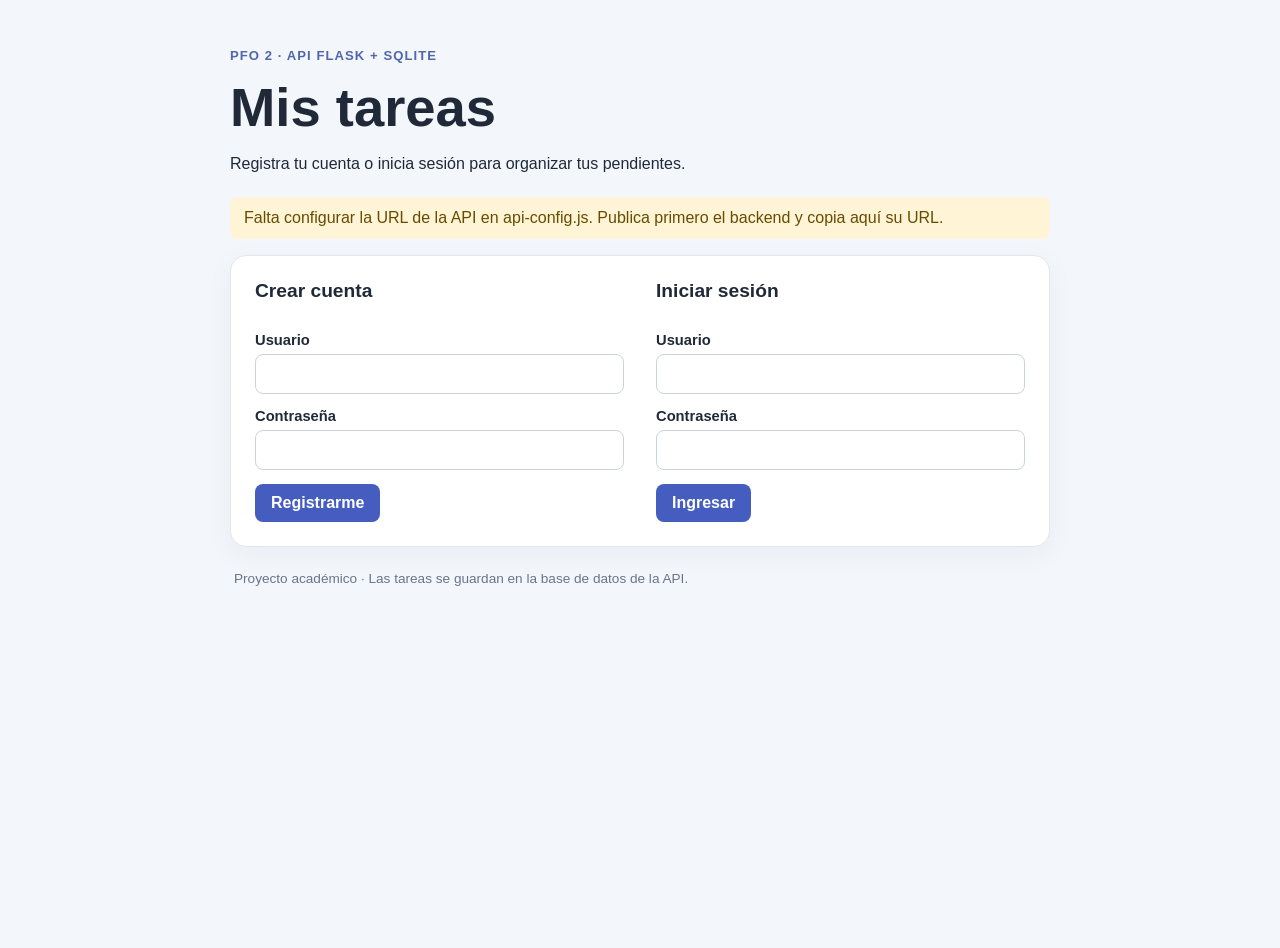
==== index.html @ f422e5ca "Agregar interfaz para GitHub Pages" ====
<!doctype html>
<html lang="es">
<head>
  <meta charset="utf-8">
  <meta name="viewport" content="width=device-width, initial-scale=1">
  <meta name="description" content="Sistema de gestión de tareas del PFO 2">
  <title>Gestión de tareas | PFO 2</title>
  <link rel="stylesheet" href="styles.css">
  <script src="api-config.js"></script>
  <script src="app.js" defer></script>
</head>
<body>
  <main class="contenedor">
    <header class="encabezado">
      <p class="sobrelinea">PFO 2 · API Flask + SQLite</p>
      <h1>Mis tareas</h1>
      <p>Registra tu cuenta o inicia sesión para organizar tus pendientes.</p>
    </header>

    <p id="estado-api" class="aviso" role="status"></p>
    <p id="mensaje" class="mensaje" role="status" aria-live="polite"></p>

    <section id="acceso" class="panel acceso">
      <form id="form-registro" class="formulario">
        <h2>Crear cuenta</h2>
        <label>Usuario<input name="usuario" required autocomplete="username"></label>
        <label>Contraseña<input name="contraseña" type="password" required minlength="4" autocomplete="new-password"></label>
        <button type="submit">Registrarme</button>
      </form>
      <form id="form-login" class="formulario">
        <h2>Iniciar sesión</h2>
        <label>Usuario<input name="usuario" required autocomplete="username"></label>
        <label>Contraseña<input name="contraseña" type="password" required autocomplete="current-password"></label>
        <button type="submit">Ingresar</button>
      </form>
    </section>

    <section id="area-tareas" class="panel" hidden>
      <div class="barra-usuario">
        <p>Sesión de <strong id="nombre-usuario"></strong></p>
        <button id="boton-salir" class="secundario" type="button">Cerrar sesión</button>
      </div>
      <form id="form-tarea" class="formulario tarea-nueva">
        <h2>Nueva tarea</h2>
        <label>Título<input name="titulo" required maxlength="160"></label>
        <label>Descripción<textarea name="descripcion" rows="3"></textarea></label>
        <button type="submit">Agregar tarea</button>
      </form>
      <h2>Listado</h2>
      <ul id="lista-tareas" class="lista-tareas"></ul>
    </section>

    <footer>Proyecto académico · Las tareas se guardan en la base de datos de la API.</footer>
  </main>
</body>
</html>
---- styles.css ----
:root {
  color-scheme: light;
  font-family: -apple-system, BlinkMacSystemFont, "Segoe UI", sans-serif;
  color: #202938;
  background: #f3f6fb;
}

* { box-sizing: border-box; }
body { margin: 0; min-height: 100vh; }
.contenedor { width: min(820px, calc(100% - 32px)); margin: 48px auto; }
.encabezado { margin-bottom: 24px; }
.sobrelinea { color: #5266aa; font-size: .82rem; font-weight: 700; letter-spacing: .08em; text-transform: uppercase; }
h1 { margin: 8px 0; font-size: clamp(2.2rem, 8vw, 3.4rem); }
h2 { margin: 0 0 16px; font-size: 1.2rem; }
.panel { padding: 24px; border: 1px solid #e1e6ef; border-radius: 16px; background: white; box-shadow: 0 8px 28px #293b5b0c; }
.acceso { display: grid; grid-template-columns: repeat(2, minmax(0, 1fr)); gap: 32px; }
.formulario { display: grid; gap: 14px; align-content: start; }
label { display: grid; gap: 6px; font-size: .92rem; font-weight: 600; }
input, textarea { width: 100%; padding: 11px 12px; border: 1px solid #cbd3e1; border-radius: 8px; font: inherit; }
input:focus, textarea:focus { outline: 2px solid #7186dc; border-color: transparent; }
button { justify-self: start; padding: 10px 16px; border: 0; border-radius: 8px; background: #465dc0; color: white; font: inherit; font-weight: 700; cursor: pointer; }
button:hover { background: #354ba8; }
button.secundario { background: #e9edf7; color: #27365d; }
.aviso, .mensaje { padding: 12px 14px; border-radius: 8px; }
.aviso:empty, .mensaje:empty { display: none; }
.aviso { background: #fff4d5; color: #684b00; }
.mensaje { background: #e8f5ed; color: #205b37; }
.mensaje.error { background: #ffeded; color: #8b2525; }
.barra-usuario { display: flex; align-items: center; justify-content: space-between; gap: 16px; margin-bottom: 24px; }
.barra-usuario p { margin: 0; }
.tarea-nueva { margin-bottom: 28px; }
.lista-tareas { display: grid; gap: 10px; padding: 0; list-style: none; }
.lista-tareas li { padding: 14px; border: 1px solid #e1e6ef; border-radius: 10px; }
.lista-tareas p { margin: 6px 0 0; color: #5f6c80; white-space: pre-wrap; }
footer { padding: 24px 4px; color: #69758a; font-size: .85rem; }
[hidden] { display: none !important; }
@media (max-width: 640px) { .contenedor { margin: 28px auto; } .acceso { grid-template-columns: 1fr; gap: 28px; } .panel { padding: 18px; } }
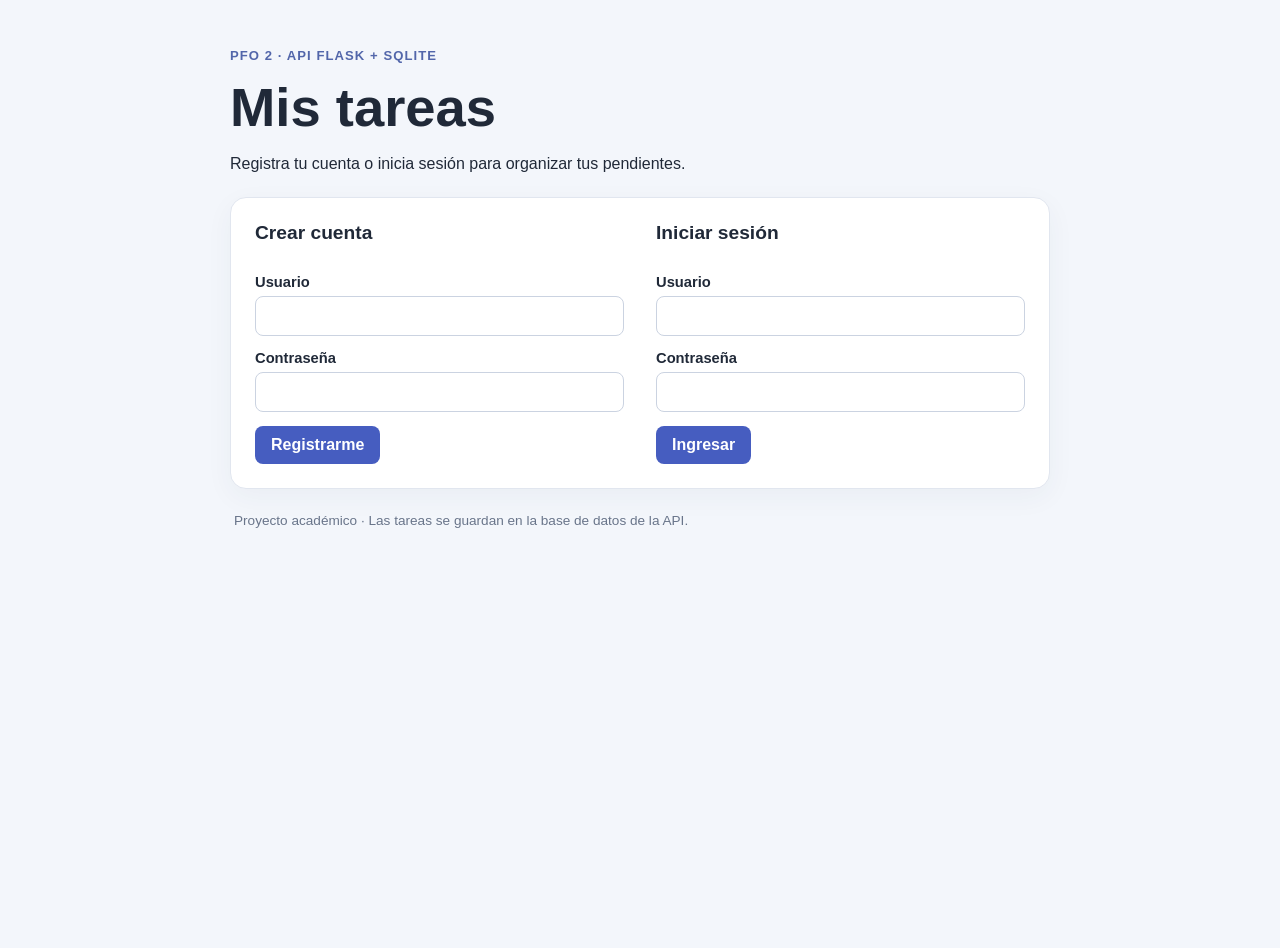
==== commit 3888d272: "api GitHub Pages" ====
--- a/index.html
+++ b/index.html
@@ -17,7 +17,6 @@
       <p>Registra tu cuenta o inicia sesión para organizar tus pendientes.</p>
     </header>
 
-    <p id="estado-api" class="aviso" role="status"></p>
     <p id="mensaje" class="mensaje" role="status" aria-live="polite"></p>
 
     <section id="acceso" class="panel acceso">
